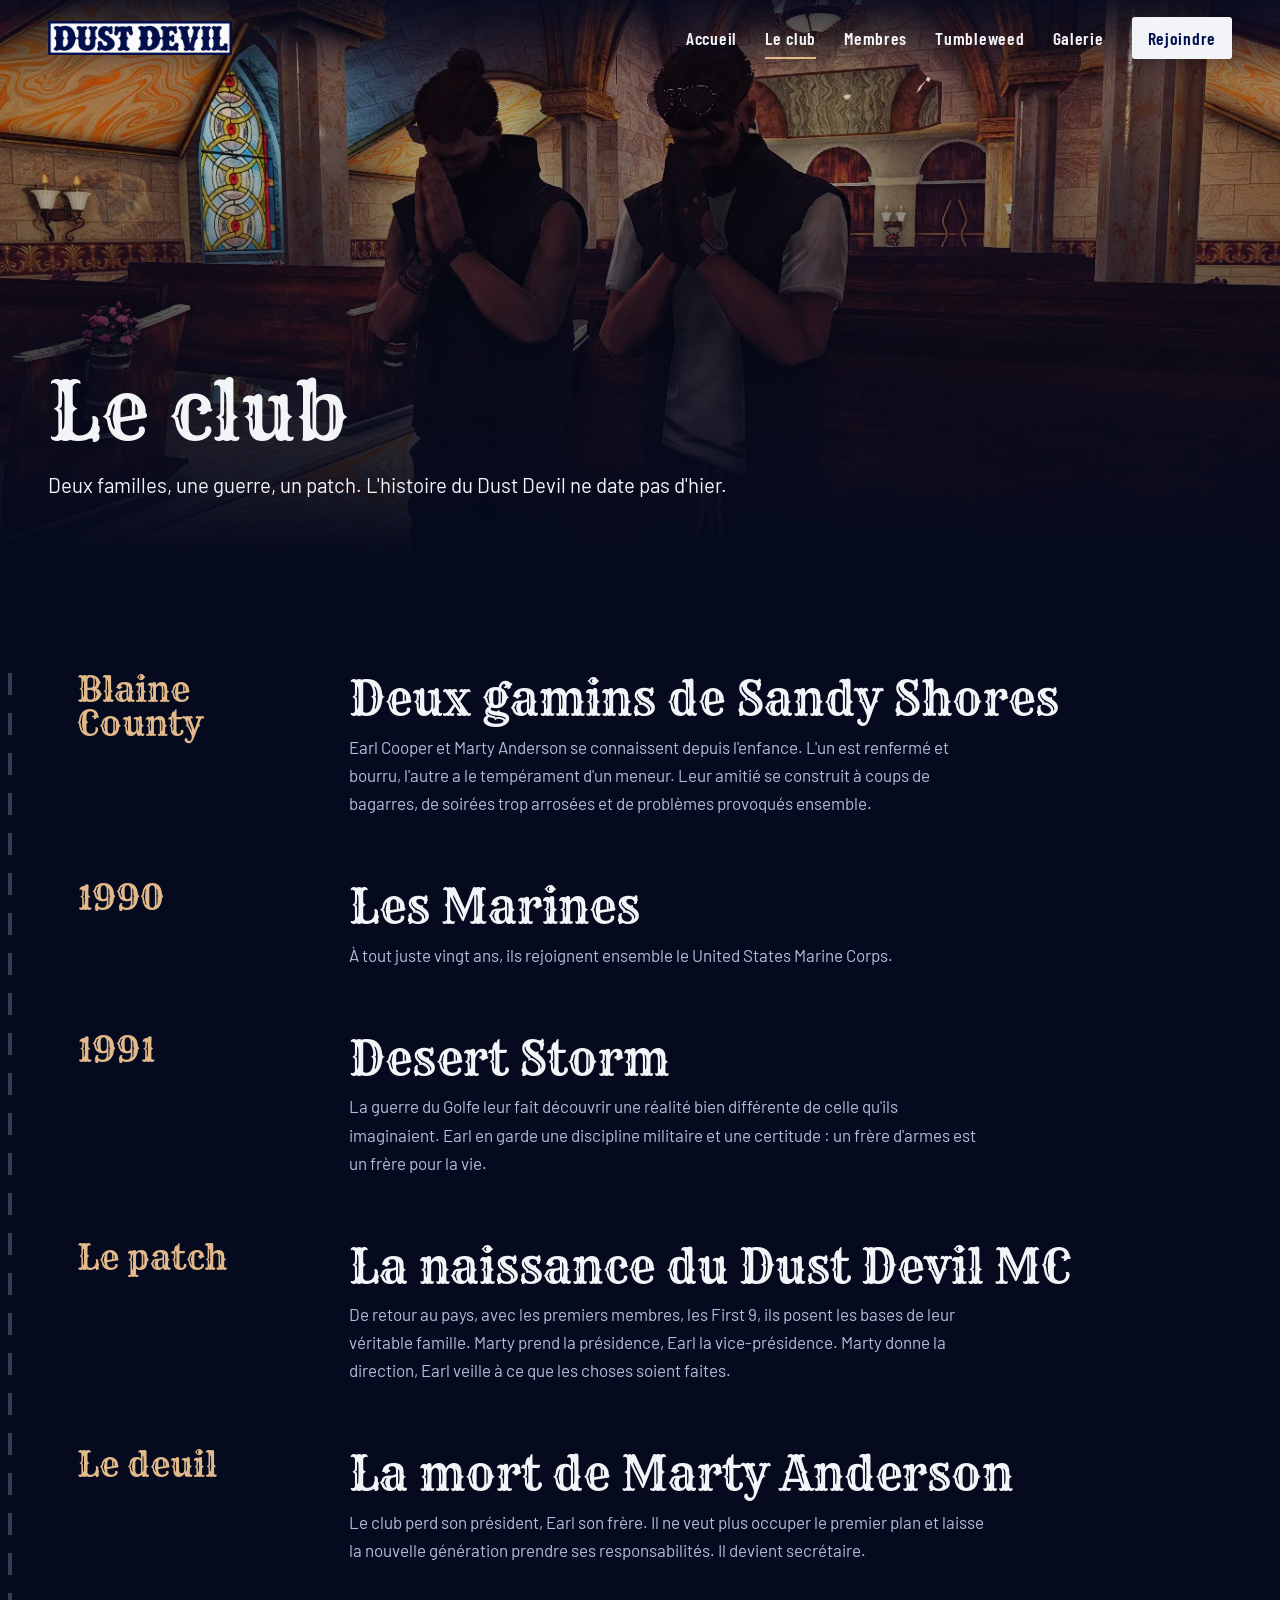
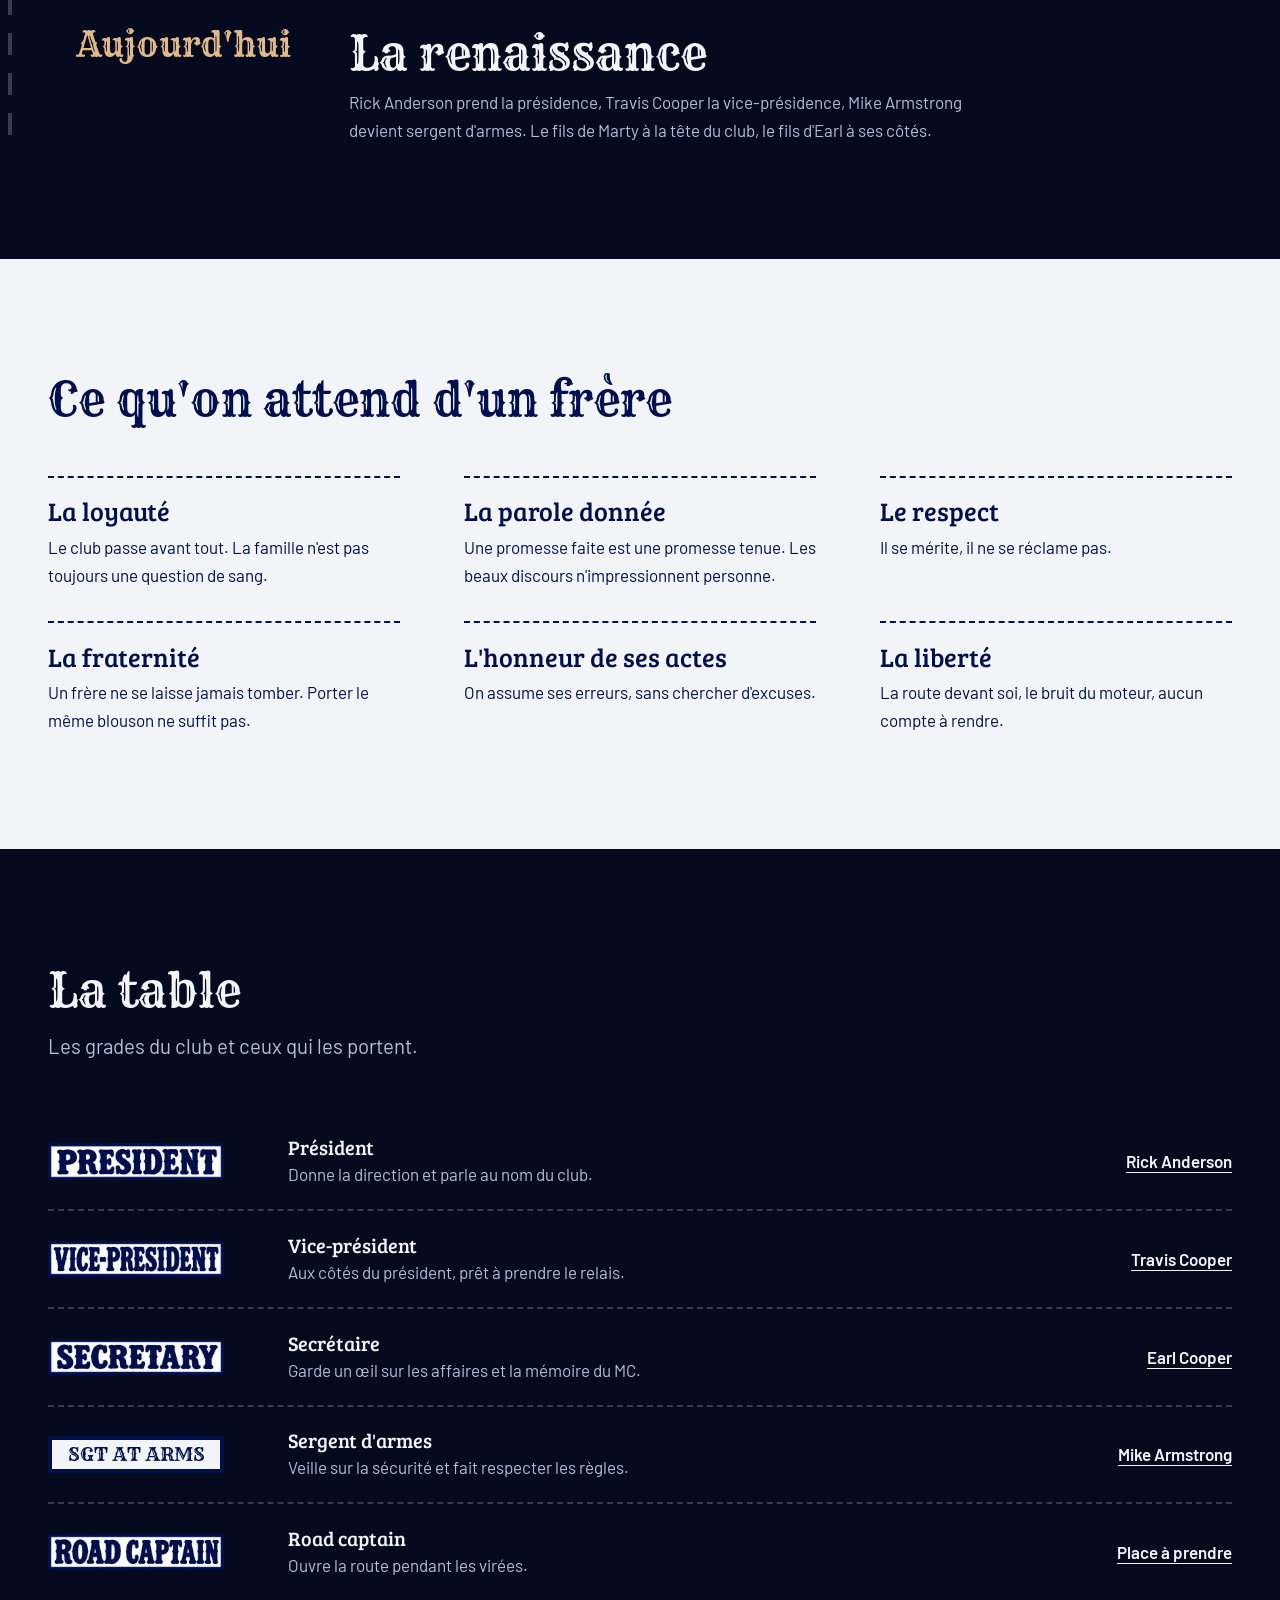
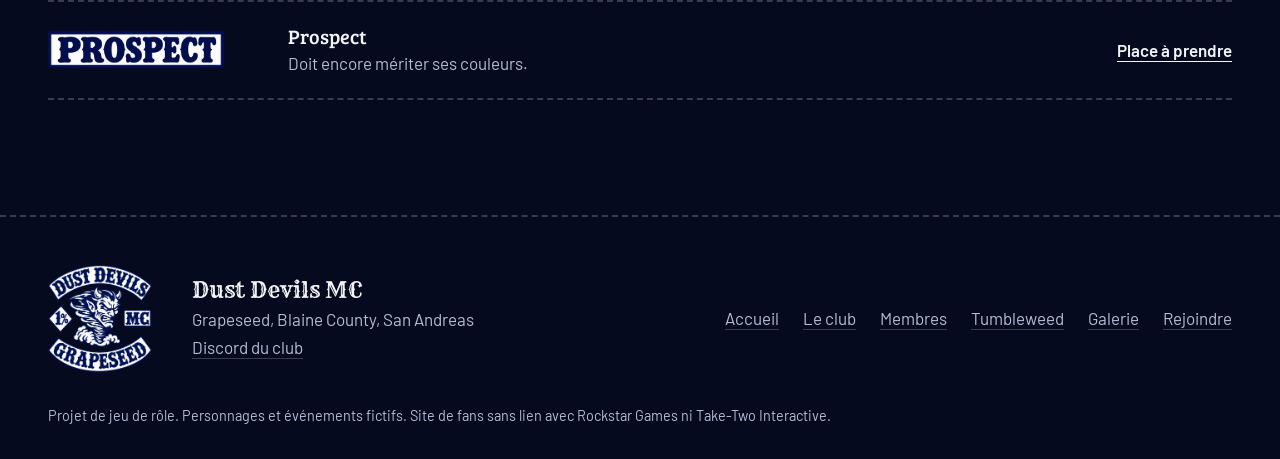
==== club.html @ cae61c95 "Uplaod premiere version site" ====
<!doctype html>
<html lang="fr">
<head>
  <meta charset="utf-8">
  <meta name="viewport" content="width=device-width, initial-scale=1">
  <title>Le club | Dust Devils MC</title>
  <meta name="description" content="Histoire, valeurs et hiérarchie du Dust Devils MC.">
  <meta name="theme-color" content="#050a1e">
  <link rel="icon" href="assets/img/logos/favicon.png">
  <link rel="stylesheet" href="css/main.css">
  <link rel="stylesheet" href="css/pages/club.css">
</head>
<body data-page="club">
  <main id="contenu">
    <section class="banniere">
      <img class="banniere__photo" src="assets/img/photos/chapelle.webp" alt="">
      <div class="conteneur"><h1>Le club</h1><p class="chapo">Deux familles, une guerre, un patch. L'histoire du Dust Devil ne date pas d'hier.</p></div>
    </section>

    <section class="section">
      <div class="conteneur route">
        <article class="etape" data-apparait><span class="etape__date">Blaine County</span><h2>Deux gamins de Sandy Shores</h2><p>Earl Cooper et Marty Anderson se connaissent depuis l'enfance. L'un est renfermé et bourru, l'autre a le tempérament d'un meneur. Leur amitié se construit à coups de bagarres, de soirées trop arrosées et de problèmes provoqués ensemble.</p></article>
        <article class="etape" data-apparait><span class="etape__date">1990</span><h2>Les Marines</h2><p>À tout juste vingt ans, ils rejoignent ensemble le United States Marine Corps.</p></article>
        <article class="etape" data-apparait><span class="etape__date">1991</span><h2>Desert Storm</h2><p>La guerre du Golfe leur fait découvrir une réalité bien différente de celle qu'ils imaginaient. Earl en garde une discipline militaire et une certitude : un frère d'armes est un frère pour la vie.</p></article>
        <article class="etape" data-apparait><span class="etape__date">Le patch</span><h2>La naissance du Dust Devil MC</h2><p>De retour au pays, avec les premiers membres, les First 9, ils posent les bases de leur véritable famille. Marty prend la présidence, Earl la vice-présidence. Marty donne la direction, Earl veille à ce que les choses soient faites.</p></article>
        <article class="etape" data-apparait><span class="etape__date">Le deuil</span><h2>La mort de Marty Anderson</h2><p>Le club perd son président, Earl son frère. Il ne veut plus occuper le premier plan et laisse la nouvelle génération prendre ses responsabilités. Il devient secrétaire.</p></article>
        <article class="etape" data-apparait><span class="etape__date">Aujourd'hui</span><h2>La renaissance</h2><p>Rick Anderson prend la présidence, Travis Cooper la vice-présidence, Mike Armstrong devient sergent d'armes. Le fils de Marty à la tête du club, le fils d'Earl à ses côtés.</p></article>
      </div>
    </section>

    <section class="section clair">
      <div class="conteneur">
        <div class="section__tete"><h2>Ce qu'on attend d'un frère</h2></div>
        <ul class="valeurs" data-apparait>
          <li><h3>La loyauté</h3><p>Le club passe avant tout. La famille n'est pas toujours une question de sang.</p></li>
          <li><h3>La parole donnée</h3><p>Une promesse faite est une promesse tenue. Les beaux discours n'impressionnent personne.</p></li>
          <li><h3>Le respect</h3><p>Il se mérite, il ne se réclame pas.</p></li>
          <li><h3>La fraternité</h3><p>Un frère ne se laisse jamais tomber. Porter le même blouson ne suffit pas.</p></li>
          <li><h3>L'honneur de ses actes</h3><p>On assume ses erreurs, sans chercher d'excuses.</p></li>
          <li><h3>La liberté</h3><p>La route devant soi, le bruit du moteur, aucun compte à rendre.</p></li>
        </ul>
      </div>
    </section>

    <section class="section">
      <div class="conteneur">
        <div class="section__tete"><h2>La table</h2><p class="chapo">Les grades du club et ceux qui les portent.</p></div>
        <ul class="rangs" id="hierarchie"></ul>
      </div>
    </section>
  </main>

  <script src="js/data/site.js"></script>
  <script src="js/data/membres.js"></script>
  <script src="js/components/outils.js"></script>
  <script src="js/components/layout.js"></script>
  <script src="js/pages/club.js"></script>
  <script src="js/components/apparition.js"></script>
</body>
</html>
---- css/main.css ----
/* Styles communs à toutes les pages. Chaque page ajoute ensuite css/pages/<page>.css */
@import "base/polices.css";
@import "base/variables.css";
@import "base/reset.css";
@import "base/typographie.css";
@import "base/mise-en-page.css";
@import "components/entete.css";
@import "components/pied.css";
@import "components/patch.css";
@import "components/bouton.css";
@import "components/banniere.css";
@import "components/carte-membre.css";
---- css/pages/club.css ----
/* --- Récit : une route qui se trace au défilement --- */
.route { --avance: 0; position: relative; display: grid; gap: clamp(2.5rem, 5vw, 4rem); padding-left: clamp(2.2rem, 6vw, 5rem); }
.route::before, .route::after { content: ""; position: absolute; left: 0.5rem; top: 0; bottom: 0; width: 4px; background: repeating-linear-gradient(var(--couture) 0 22px, transparent 22px 40px); }
.route::after { background: repeating-linear-gradient(var(--poussiere) 0 22px, transparent 22px 40px); clip-path: inset(0 0 calc(100% - var(--avance) * 100%) 0); }
.etape { display: grid; gap: 0.6rem; }
.etape__date { font: 400 clamp(1.5rem, 3vw, 2.1rem)/1 var(--titre); color: var(--poussiere); }
.etape p { color: var(--brume); }
@media (min-width: 56rem) { .etape { grid-template-columns: 15rem 1fr; column-gap: 2rem; } .etape__date { grid-row: span 2; } .etape p { grid-column: 2; } }

/* --- Valeurs --- */
.valeurs { display: grid; gap: 2rem clamp(2rem, 5vw, 5rem); grid-template-columns: repeat(auto-fit, minmax(min(100%, 22rem), 1fr)); }
.valeurs li { border-top: 2px dashed currentColor; padding-top: 1.1rem; display: grid; gap: 0.35rem; align-content: start; }
.valeurs h3 { font-size: 1.6rem; }

/* --- Hiérarchie --- */
.rangs li { display: grid; gap: 0.6rem 2rem; align-items: center; padding-block: 1.3rem; border-bottom: 2px dashed var(--couture); }
.rangs p { color: var(--brume); }
.rangs strong { display: block; font: 400 1.25rem/1.3 var(--sous-titre); color: var(--toile); }
.rangs .rang__nom { color: var(--toile); font-weight: 600; }
.rangs a { text-underline-offset: 4px; }
.rangs a:hover { color: var(--poussiere); }
@media (min-width: 56rem) { .rangs li { grid-template-columns: 13rem 1fr 13rem; } .rang__nom { text-align: right; } }
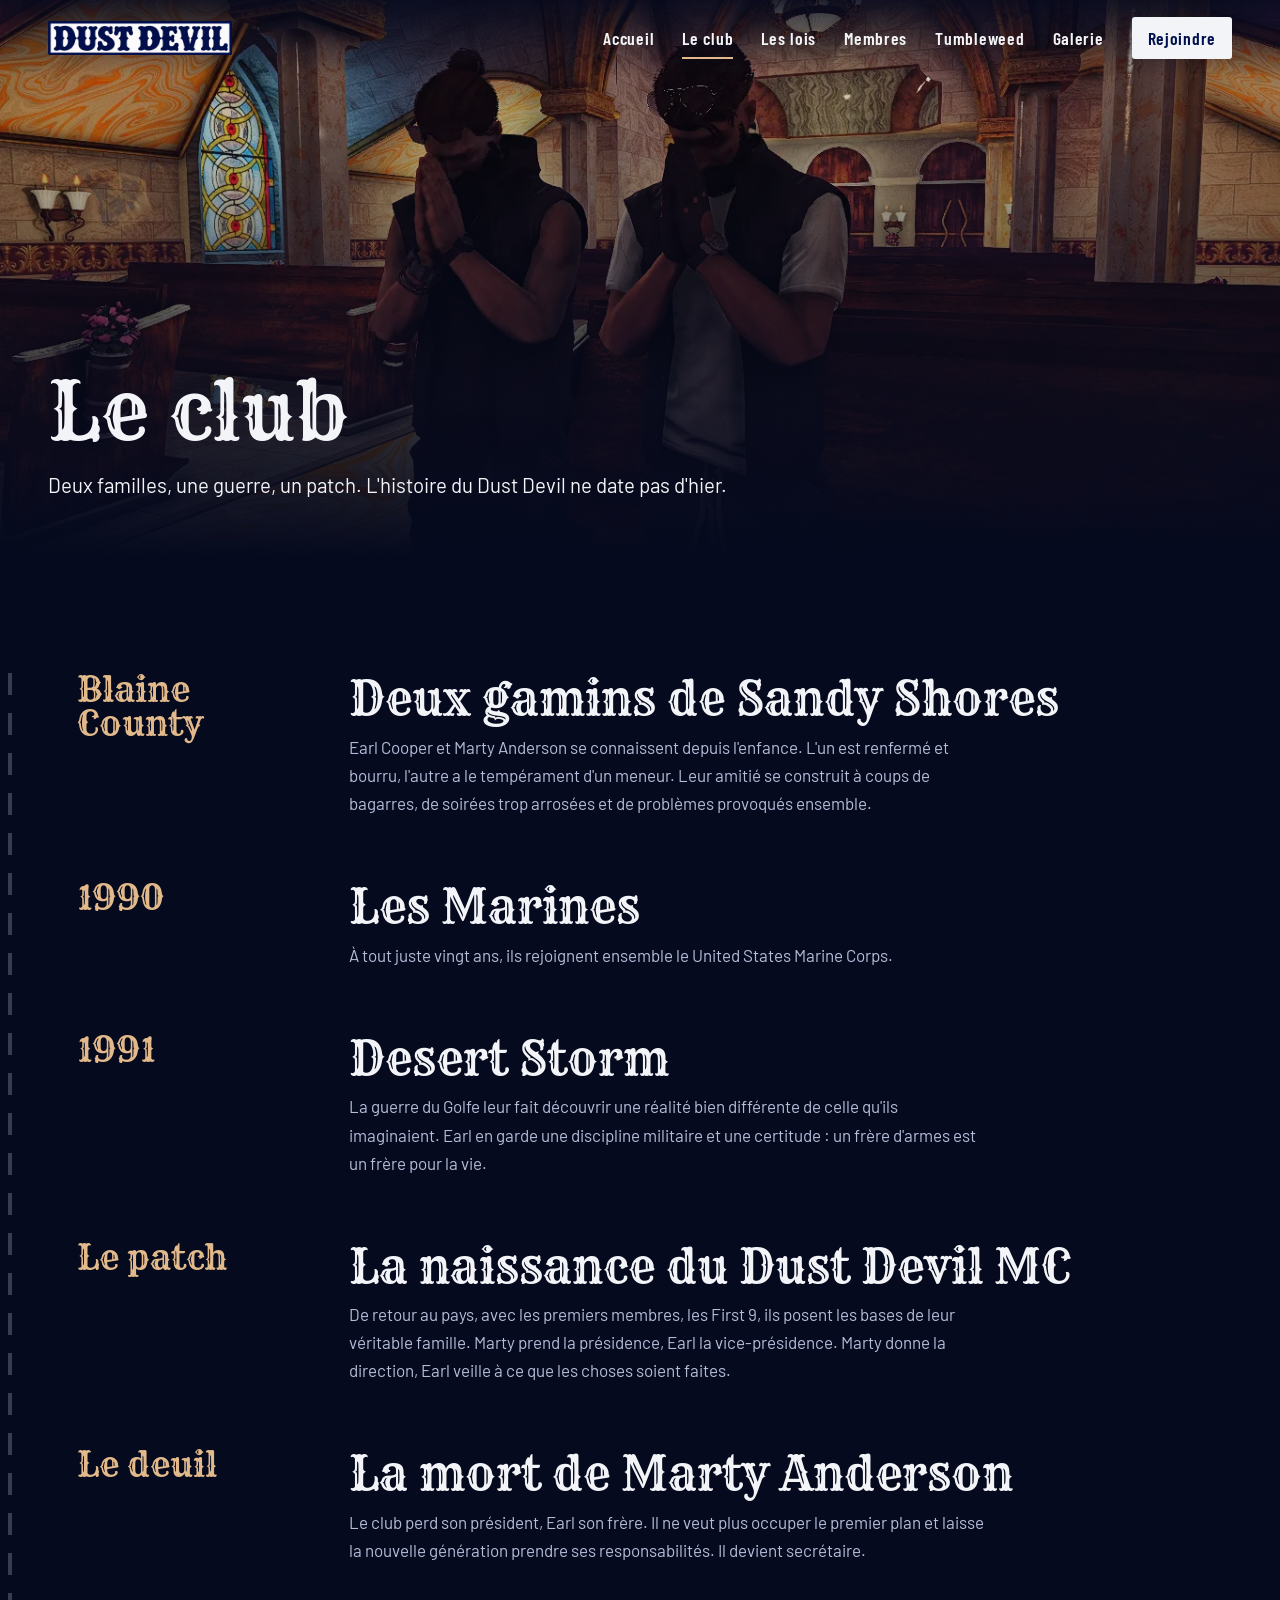
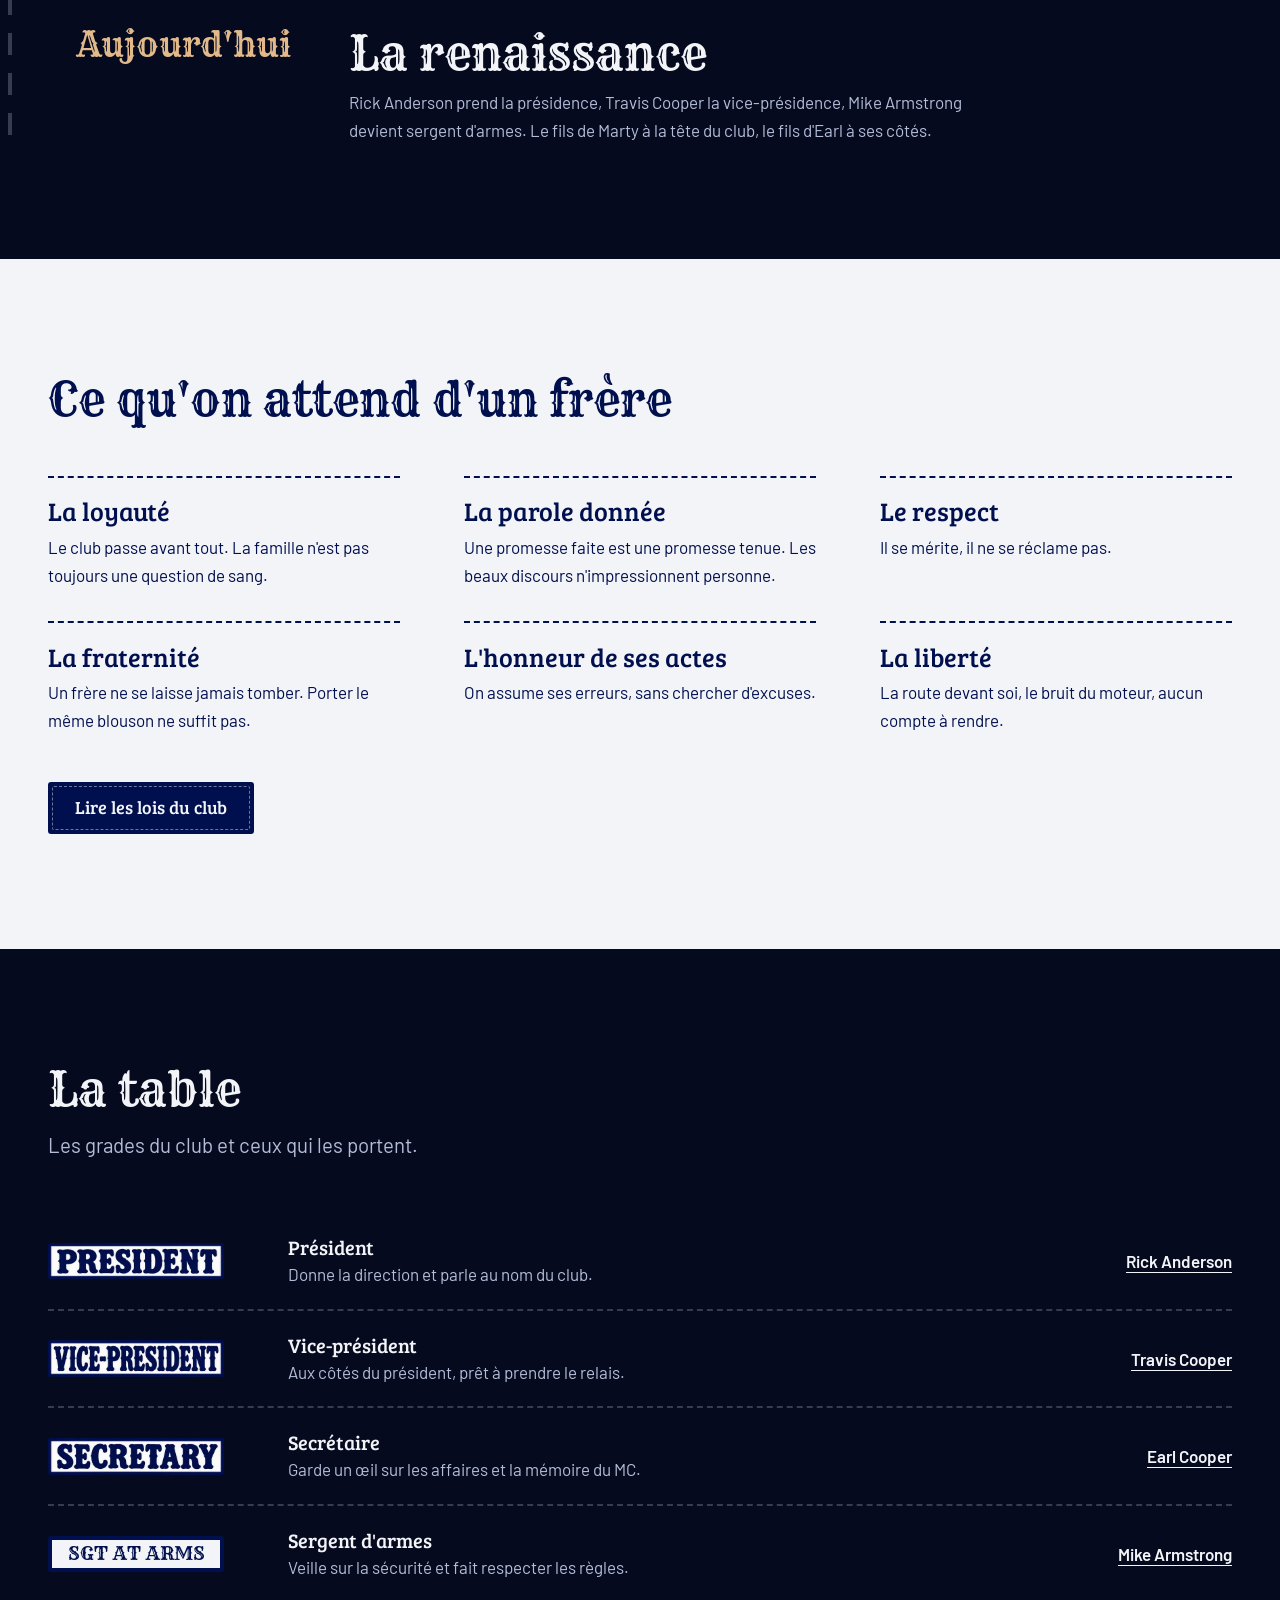
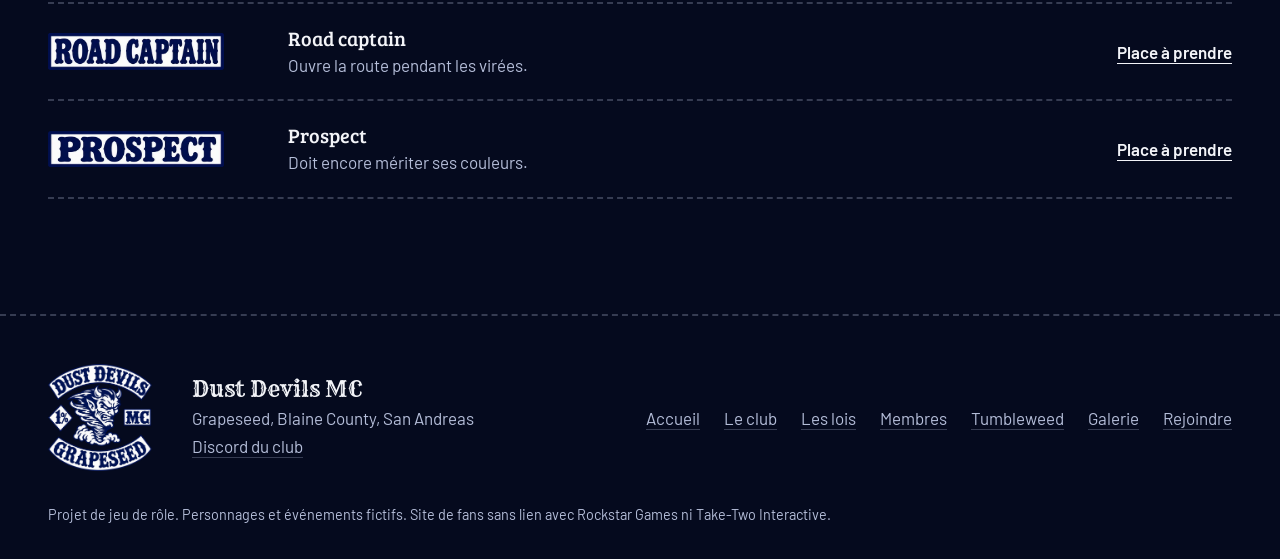
==== commit 996f47af: "Version 2.0 with laws" ====
--- a/club.html
+++ b/club.html
@@ -39,6 +39,7 @@
           <li><h3>L'honneur de ses actes</h3><p>On assume ses erreurs, sans chercher d'excuses.</p></li>
           <li><h3>La liberté</h3><p>La route devant soi, le bruit du moteur, aucun compte à rendre.</p></li>
         </ul>
+        <p class="suite-lois"><a class="bouton" href="lois.html">Lire les lois du club</a></p>
       </div>
     </section>
 
--- a/css/pages/club.css
+++ b/css/pages/club.css
@@ -20,3 +20,4 @@
 .rangs a { text-underline-offset: 4px; }
 .rangs a:hover { color: var(--poussiere); }
 @media (min-width: 56rem) { .rangs li { grid-template-columns: 13rem 1fr 13rem; } .rang__nom { text-align: right; } }
+.suite-lois { margin-top: 3rem; }
